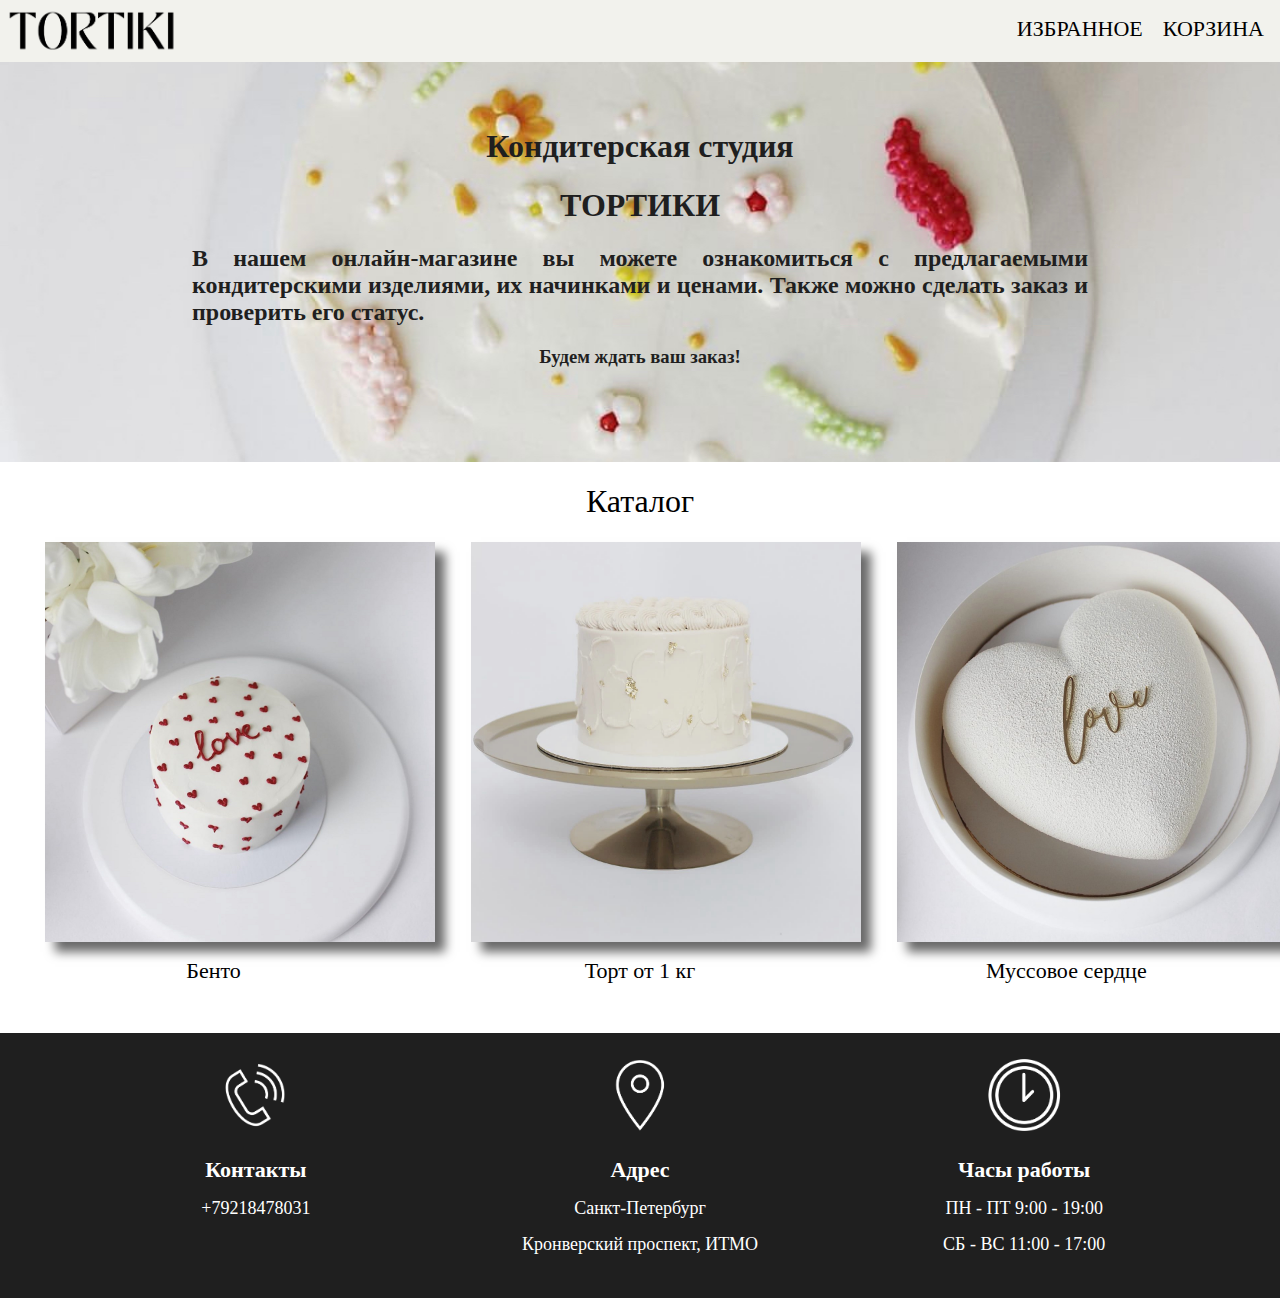
==== lab-2/index.html @ 31e4ae93 "add lab-2" ====
<!DOCTYPE html>
<html lang="ru">
<head>
    <meta charset="UTF-8">
    <meta name="keywords" content="магазин, кондитерская, торт, сладкое, доставка">
    <link href="css/style.css" rel="stylesheet">
    <title>Кондитерская ТОРТИКИ</title>
</head>
<body>
<header class="menu">
    <div class="logo"><a href="index.html"><img src="img/logo.png" alt="Тортики"></a></div>
    <nav>
        <ul class="nav-menu" role="list">
            <li><a href="fav.html">ИЗБРАННОЕ</a></li>
            <li><a href="cart.html">КОРЗИНА</a></li>
        </ul>
    </nav>
</header>
<main>
    <div class="info">
        <div class="info-text">
            <h1>Кондитерская студия</h1>
            <h1>ТОРТИКИ</h1>
            <h2>В нашем онлайн-магазине вы можете ознакомиться c предлагаемыми кондитерскими изделиями, их начинками и
                ценами.
                Также можно сделать заказ и проверить его статус.</h2>
            <h3>Будем ждать ваш заказ!</h3>
        </div>
    </div>
    <div class="catalog">
        <h1>Каталог</h1>
        <div class="catalog-item">
            <div class="catalog-item-inner">
                <a href="bento.html"><img src="img/category/bento.png" alt="Бенто"></a>
                <div class="catalog-item-title">Бенто</div>
            </div>
        </div>
        <div class="catalog-item">
            <div class="catalog-item-inner">
                <a href="regular.html"><img src="img/category/regular.png" alt="Средний размер"></a>
                <div class="catalog-item-title">Торт от 1 кг</div>
            </div>
        </div>
        <div class="catalog-item">
            <div class="catalog-item-inner">
                <a href="wedding.html"><img src="img/category/mousse.png" alt="Свадебный торт"></a>
                <div class="catalog-item-title">Муссовое сердце</div>
            </div>
        </div>
    </div>
</main>
<footer>
    <div class="contacts">
        <div>
            <img src="img/phone.png">
            <h1>Контакты</h1>
            <h2>+79218478031</h2>
        </div>
        <div>
            <img src="img/address.png">
            <h1>Адрес</h1>
            <h2>Санкт-Петербург</h2>
            <h2>Кронверский проспект, ИТМО</h2>
        </div>
        <div>
            <img src="img/hours.png">
            <h1>Часы работы</h1>
            <h2>ПН - ПТ 9:00 - 19:00</h2>
            <h2>СБ - ВС 11:00 - 17:00</h2>
        </div>
    </div>
</footer>
</body>
</html>
---- lab-2/css/style.css ----
html, body {
    margin: 0;
    font-family: Tahoma, serif
}

.menu {
    background: rgb(242 242 237);
    height: 62px;
}

.menu a {
    text-decoration: none; /* ссылки без подчеркиваний */
}

.menu a:link {
    color: black;
}

.menu a:visited {
    color: black;
}

.menu nav {
    display: inline-block;
    float: right;
}

.logo {
    display: inline-block;
}

.logo img {
    height: 48px;
    margin-top: 7px;
    margin-left: 5px;
}

ul.nav-menu li {
    display: inline; /* строчный элемент */
    font-size: 22px;
    color: black;
    font-weight: 400;
    margin-right: 16px;
}

.info {
    height: 400px;
    background-image: url("/lab-1/img/background-info.jpg");
    background-position: center;
    background-repeat: no-repeat;
    background-size: cover;
}

.info-text {
    padding: 45px 15%;
    color: rgb(31 31 31);
}

.info-text h1 {
    text-align: center;
}

.info-text h2 {
    text-align: justify;
}

.info-text h3 {
    text-align: center;
}

.catalog {
    background: white;
    height: 550px;
    text-align: center;
}

.catalog h1 {
    font-weight: 400;
}

.catalog-item-inner img {
    height: 400px;
    box-shadow: 10px 10px 10px dimgray;
}

.catalog-item {
    display: inline-block;
    width: 33%;
}

.catalog-item-inner {
    margin: 0 auto; /* центрирование по горизонтали */
    width: 80%;
    font-size: 22px;
}

.catalog-item-title {
    margin: 10px 0;
}

.contacts {
    height: 265px;
    margin: 0;
    background: rgb(31 31 31);
    padding-left: 5%;
    padding-right: 5%;
    color: white;
    text-align: center;
}

.contacts img {
    width: 85px;
}

.contacts div {
    display: inline-block;
    vertical-align: top;
    width: 33%;
    margin-top: 20px;
}

.contacts h1 {
    font-weight: 600;
    font-size: 22px;
}

.contacts h2 {
    font-weight: 100;
    font-size: 18px;
}
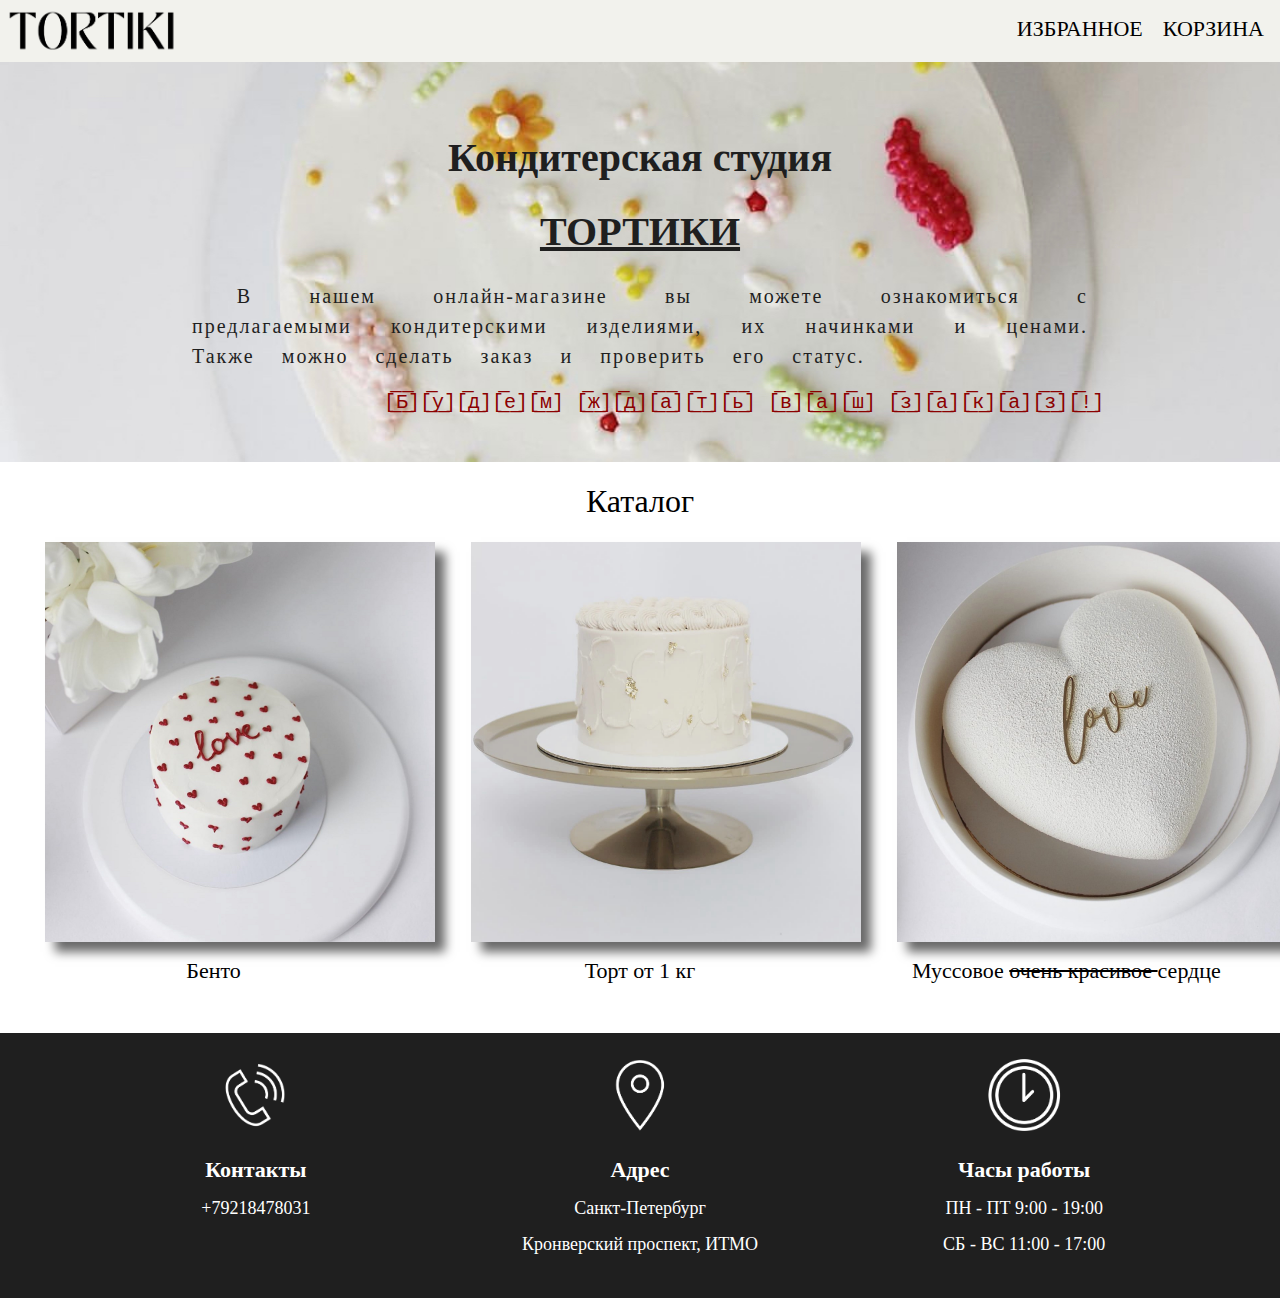
==== commit 7f9f8e2c: "improvements added" ====
--- a/lab-2/index.html
+++ b/lab-2/index.html
@@ -20,11 +20,13 @@
     <div class="info">
         <div class="info-text">
             <h1>Кондитерская студия</h1>
-            <h1>ТОРТИКИ</h1>
-            <h2>В нашем онлайн-магазине вы можете ознакомиться c предлагаемыми кондитерскими изделиями, их начинками и
+            <h1 id="info-text-title"><ins>Тортики</ins></h1>
+            <p id="info-text-body">В нашем онлайн-магазине вы можете ознакомиться c предлагаемыми кондитерскими изделиями, их начинками и
                 ценами.
-                Также можно сделать заказ и проверить его статус.</h2>
-            <h3>Будем ждать ваш заказ!</h3>
+                Также можно сделать заказ и проверить его статус.</p>
+            <pre>
+                [̲̅Б̲̅][̲̅у̲][̲̅д̲][̲̅е̲][̲̅м̲] [̲̅ж̲][̲̅д̲][̲̅а̲̅][̲̅т̲][̲̅ь̲̅] [̲̅в̲][̲̅а̲][̲̅ш̲] [̲̅з̲][̲̅а̲][̲̅к̲][̲̅а̲][̲̅з̲̅][̲̅!̲]
+            </pre>
         </div>
     </div>
     <div class="catalog">
@@ -43,8 +45,8 @@
         </div>
         <div class="catalog-item">
             <div class="catalog-item-inner">
-                <a href="wedding.html"><img src="img/category/mousse.png" alt="Свадебный торт"></a>
-                <div class="catalog-item-title">Муссовое сердце</div>
+                <a href="wedding.html"><img src="img/category/mousse.png" alt="Муссовое сердце"></a>
+                <div class="catalog-item-title">Муссовое <del>очень красивое </del>сердце</div>
             </div>
         </div>
     </div>
--- a/lab-2/css/style.css
+++ b/lab-2/css/style.css
@@ -45,27 +45,43 @@
 
 .info {
     height: 400px;
-    background-image: url("/lab-1/img/background-info.jpg");
+    background-image: url("../img/background-info.jpg");
     background-position: center;
     background-repeat: no-repeat;
     background-size: cover;
 }
 
 .info-text {
+    font-size: 20px;
+    font-weight: 500;
     padding: 45px 15%;
     color: rgb(31 31 31);
+}
+
+#info-text-title {
+    text-transform: uppercase;
 }
 
 .info-text h1 {
     text-align: center;
 }
 
-.info-text h2 {
+#info-text-body {
+    line-height: 150%;
     text-align: justify;
+    text-indent: 5%;
+    word-spacing: 1em;
+    letter-spacing: 0.1em;
 }
 
-.info-text h3 {
+#info-text-footer {
     text-align: center;
+}
+
+.info-text pre {
+    font-size: 1em;
+    text-align: justify;
+    color: darkred;
 }
 
 .catalog {
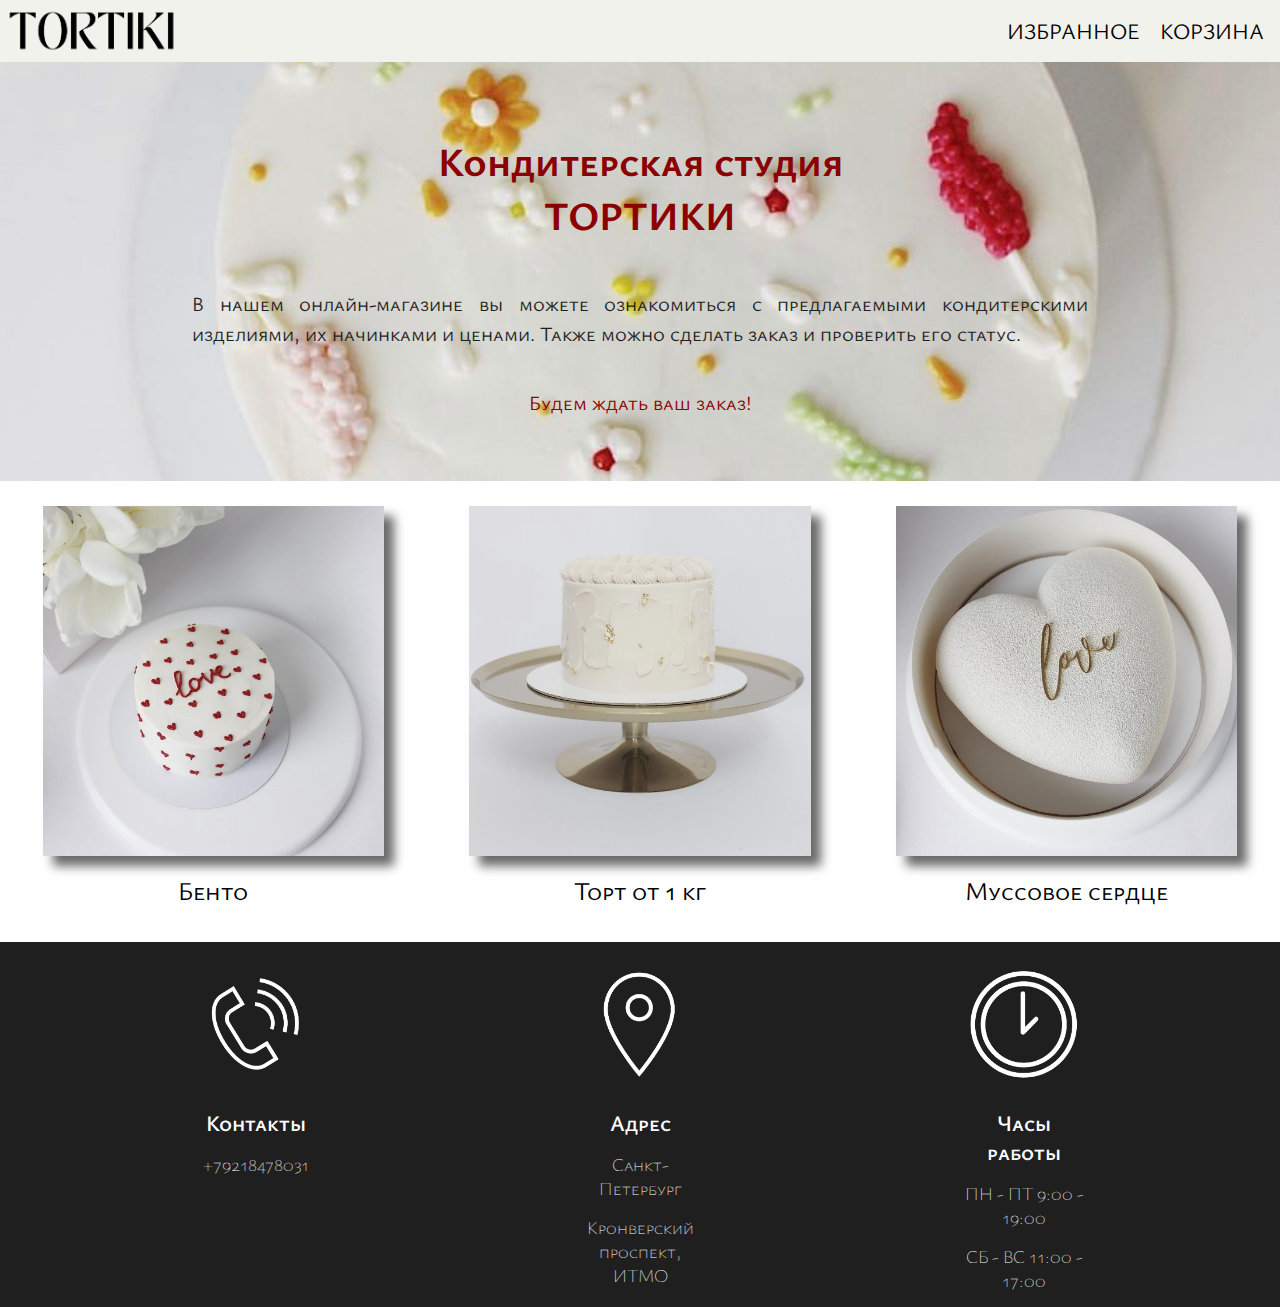
==== commit 9517eeeb: "implemented lab 3" ====
--- a/lab-2/index.html
+++ b/lab-2/index.html
@@ -4,6 +4,7 @@
     <meta charset="UTF-8">
     <meta name="keywords" content="магазин, кондитерская, торт, сладкое, доставка">
     <link href="css/style.css" rel="stylesheet">
+    <link href="https://fonts.googleapis.com/css2?family=Ysabeau+SC:wght@500&display=swap" rel="stylesheet">
     <title>Кондитерская ТОРТИКИ</title>
 </head>
 <body>
@@ -14,23 +15,23 @@
             <li><a href="fav.html">ИЗБРАННОЕ</a></li>
             <li><a href="cart.html">КОРЗИНА</a></li>
         </ul>
+        <div class="nav-menu-img">
+            <div class="nav-menu-img-item"><a><img src="img/fav.png" alt="Избранное"></a></div>
+            <div class="nav-menu-img-item"><a><img src="img/cart.png" alt="Избранное"></a></div>
+        </div>
     </nav>
 </header>
 <main>
     <div class="info">
         <div class="info-text">
-            <h1>Кондитерская студия</h1>
-            <h1 id="info-text-title"><ins>Тортики</ins></h1>
+            <h1>Кондитерская студия <br id="info-text-title">ТОРТИКИ</h1>
             <p id="info-text-body">В нашем онлайн-магазине вы можете ознакомиться c предлагаемыми кондитерскими изделиями, их начинками и
                 ценами.
                 Также можно сделать заказ и проверить его статус.</p>
-            <pre>
-                [̲̅Б̲̅][̲̅у̲][̲̅д̲][̲̅е̲][̲̅м̲] [̲̅ж̲][̲̅д̲][̲̅а̲̅][̲̅т̲][̲̅ь̲̅] [̲̅в̲][̲̅а̲][̲̅ш̲] [̲̅з̲][̲̅а̲][̲̅к̲][̲̅а̲][̲̅з̲̅][̲̅!̲]
-            </pre>
+            <p id="info-text-footer">Будем ждать ваш заказ!</p>
         </div>
     </div>
     <div class="catalog">
-        <h1>Каталог</h1>
         <div class="catalog-item">
             <div class="catalog-item-inner">
                 <a href="bento.html"><img src="img/category/bento.png" alt="Бенто"></a>
@@ -46,7 +47,7 @@
         <div class="catalog-item">
             <div class="catalog-item-inner">
                 <a href="wedding.html"><img src="img/category/mousse.png" alt="Муссовое сердце"></a>
-                <div class="catalog-item-title">Муссовое <del>очень красивое </del>сердце</div>
+                <div class="catalog-item-title">Муссовое сердце</div>
             </div>
         </div>
     </div>
--- a/lab-2/css/style.css
+++ b/lab-2/css/style.css
@@ -1,11 +1,24 @@
 html, body {
     margin: 0;
-    font-family: Tahoma, serif
+    font-family: 'Ysabeau SC', sans-serif;
 }
 
 .menu {
+    position: fixed;
+    z-index: 1;
     background: rgb(242 242 237);
     height: 62px;
+    width: 100%;
+}
+
+@media (max-width: 500px) {
+    .menu {
+        position: fixed;
+        z-index: 1;
+        background: rgb(0 0 0);
+        height: 62px;
+        width: 100%;
+    }
 }
 
 .menu a {
@@ -23,6 +36,23 @@
 .menu nav {
     display: inline-block;
     float: right;
+}
+
+.nav-menu-img-item img {
+    height: 38px;
+    margin-top: 12px;
+    margin-left: 5px;
+    margin-right: 7px;
+}
+
+.nav-menu-img-item {
+    display: inline;
+}
+
+@media (min-width: 500px) {
+    .nav-menu-img {
+        display: none;
+    }
 }
 
 .logo {
@@ -33,6 +63,12 @@
     height: 48px;
     margin-top: 7px;
     margin-left: 5px;
+}
+
+@media (max-width: 500px) {
+    .logo img {
+        display: none;
+    }
 }
 
 ul.nav-menu li {
@@ -43,21 +79,56 @@
     margin-right: 16px;
 }
 
+@media (max-width: 500px) {
+    .nav-menu {
+        display: none;
+    }
+}
+
 .info {
-    height: 400px;
+    top: 62px;
+    position: relative;
+    height: 100%;
+    margin-bottom: 62px;
     background-image: url("../img/background-info.jpg");
     background-position: center;
     background-repeat: no-repeat;
-    background-size: cover;
+    background-size: 1500px;
 }
 
 .info-text {
+    display: grid;
     font-size: 20px;
     font-weight: 500;
     padding: 45px 15%;
     color: rgb(31 31 31);
 }
 
+.info-text > *:nth-child(2n + 1) { /* стиль для нечетных строк таблицы */
+    color: darkred;
+}
+
+@media (max-width: 700px) {
+    .info-text {
+        font-size: 3vw;
+    }
+}
+
+/*@media (max-width: 810px) {*/
+/*    .info-text {*/
+/*        font-size: 15px;*/
+/*        font-weight: 400;*/
+/*        padding: 20px 15%;*/
+/*    }*/
+/*}*/
+
+/*@media (max-width: 320px) {*/
+/*    .info-text {*/
+/*        font-size: 10px;*/
+/*        font-weight: 300;*/
+/*    }*/
+/*}*/
+
 #info-text-title {
     text-transform: uppercase;
 }
@@ -69,45 +140,50 @@
 #info-text-body {
     line-height: 150%;
     text-align: justify;
-    text-indent: 5%;
-    word-spacing: 1em;
-    letter-spacing: 0.1em;
 }
 
 #info-text-footer {
     text-align: center;
 }
 
-.info-text pre {
-    font-size: 1em;
+.info-text p {
+    font-weight: 400;
     text-align: justify;
-    color: darkred;
 }
 
 .catalog {
+    padding: 25px 0;
+    display: grid;
+    grid-template-columns: repeat(3, 1fr); /* количество колонок таблицы */
+    align-items: center;
     background: white;
-    height: 550px;
-    text-align: center;
-}
-
-.catalog h1 {
-    font-weight: 400;
+    height: 100%;
+    text-align: center;
+}
+
+@media (max-width: 500px) {
+    .catalog {
+        grid-auto-rows: 33%;
+        grid-template-columns: repeat(1, 1fr); /* количество колонок таблицы */
+        height: 100%;
+    }
 }
 
 .catalog-item-inner img {
-    height: 400px;
+    max-width: 100%;
     box-shadow: 10px 10px 10px dimgray;
-}
-
-.catalog-item {
-    display: inline-block;
-    width: 33%;
 }
 
 .catalog-item-inner {
     margin: 0 auto; /* центрирование по горизонтали */
     width: 80%;
-    font-size: 22px;
+    font-size: 2vw;
+}
+
+@media (max-width: 500px) {
+    .catalog-item-inner {
+        font-size: 6vw;
+    }
 }
 
 .catalog-item-title {
@@ -115,7 +191,10 @@
 }
 
 .contacts {
-    height: 265px;
+    display: grid;
+    grid-template-columns: repeat(3, 1fr); /* количество колонок таблицы */
+    justify-items: center;
+    height: 100%;
     margin: 0;
     background: rgb(31 31 31);
     padding-left: 5%;
@@ -124,8 +203,15 @@
     text-align: center;
 }
 
+@media (max-width: 700px) {
+    .contacts {
+        grid-template-columns: repeat(1, 2fr); /* количество колонок таблицы */
+    }
+}
+
 .contacts img {
-    width: 85px;
+    /*width: 85px;*/
+    max-width: 100%;
 }
 
 .contacts div {
@@ -140,7 +226,22 @@
     font-size: 22px;
 }
 
+@media (max-width: 700px)
+{
+    .contacts h1 {
+        font-size: 3vw;
+    }
+}
+
 .contacts h2 {
     font-weight: 100;
     font-size: 18px;
-}+}
+
+@media (max-width: 700px)
+{
+    .contacts h2 {
+        font-size: 3vw;
+    }
+}
+
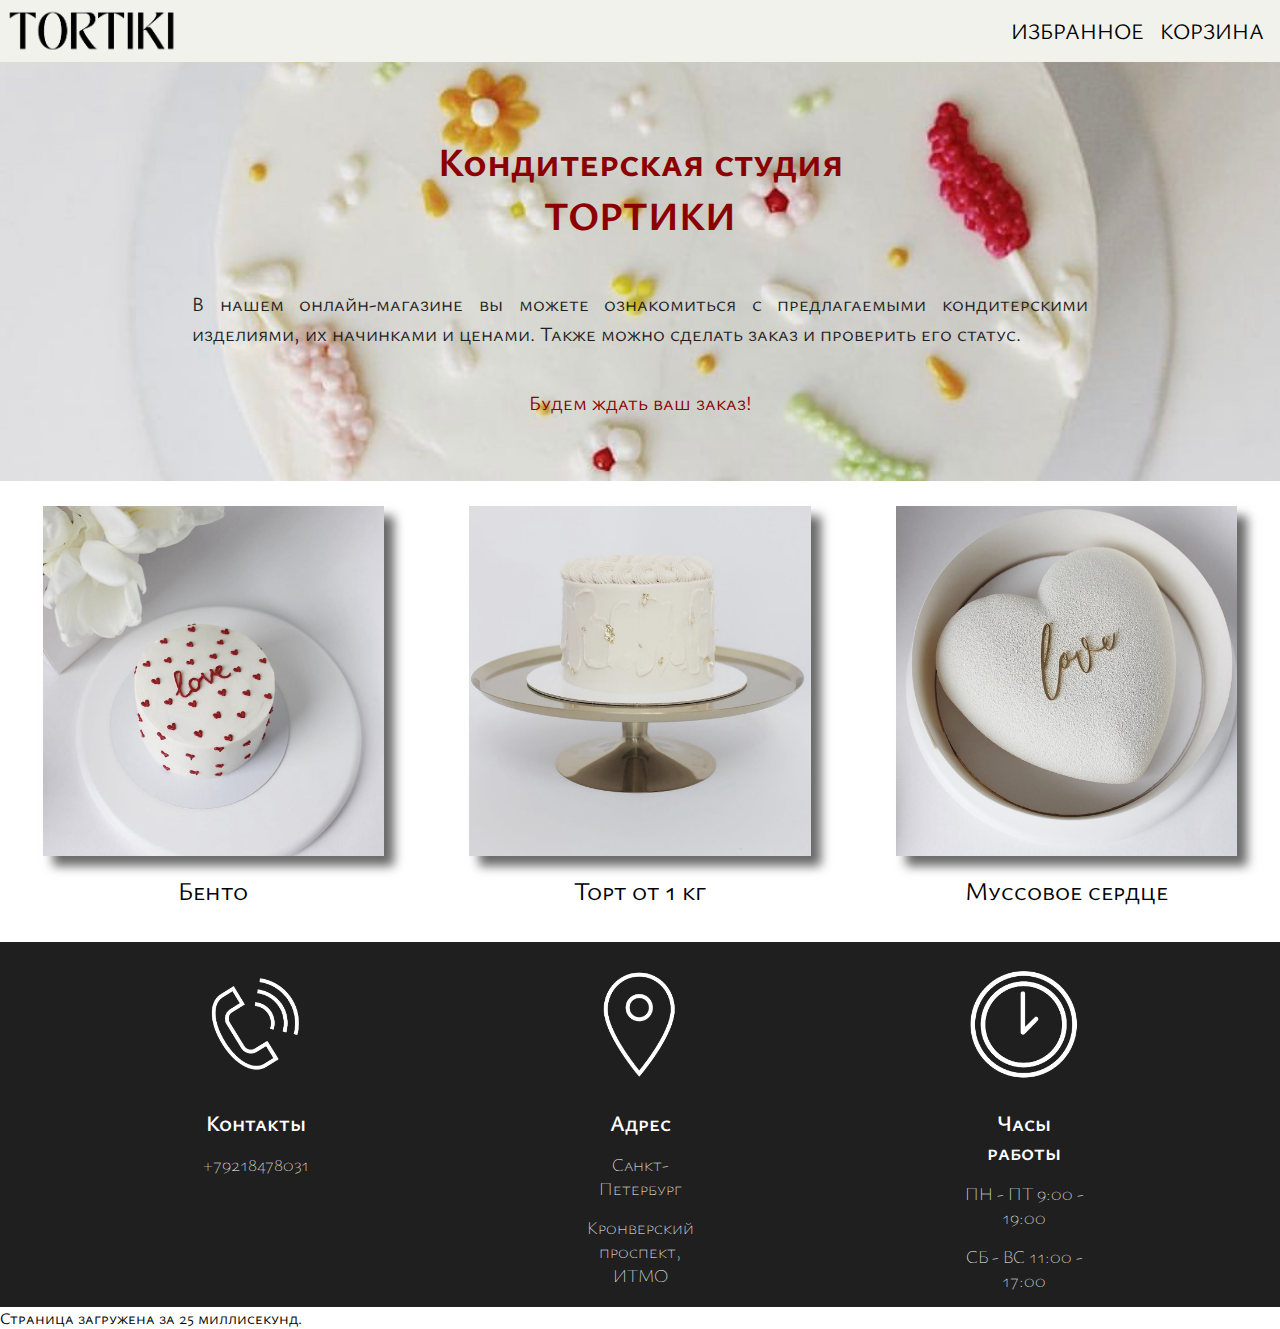
==== commit f931e795: "implemented lab 4" ====
--- a/lab-2/index.html
+++ b/lab-2/index.html
@@ -5,26 +5,30 @@
     <meta name="keywords" content="магазин, кондитерская, торт, сладкое, доставка">
     <link href="css/style.css" rel="stylesheet">
     <link href="https://fonts.googleapis.com/css2?family=Ysabeau+SC:wght@500&display=swap" rel="stylesheet">
+    <meta name="viewport" content="width=device-width, initial-scale=1.0">
+    <script src="js/load.js" type="text/javascript"></script>
+    <script src="js/hover.js" type="text/javascript"></script>
     <title>Кондитерская ТОРТИКИ</title>
 </head>
 <body>
 <header class="menu">
     <div class="logo"><a href="index.html"><img src="img/logo.png" alt="Тортики"></a></div>
     <nav>
-        <ul class="nav-menu" role="list">
-            <li><a href="fav.html">ИЗБРАННОЕ</a></li>
-            <li><a href="cart.html">КОРЗИНА</a></li>
+        <ul class="nav-menu">
+            <li class="nav-menu-li"><div id="menu-fav"><a href="fav.html">ИЗБРАННОЕ</a></div></li>
+            <li class="nav-menu-li"><div id="menu-cart"><a href="cart.html">КОРЗИНА</a></div></li>
         </ul>
         <div class="nav-menu-img">
             <div class="nav-menu-img-item"><a><img src="img/fav.png" alt="Избранное"></a></div>
             <div class="nav-menu-img-item"><a><img src="img/cart.png" alt="Избранное"></a></div>
         </div>
+        <script src="js/nav.js" type="text/javascript"></script>
     </nav>
 </header>
 <main>
     <div class="info">
         <div class="info-text">
-            <h1>Кондитерская студия <br id="info-text-title">ТОРТИКИ</h1>
+            <h1>Кондитерская студия <br><span>Тортики</span></h1>
             <p id="info-text-body">В нашем онлайн-магазине вы можете ознакомиться c предлагаемыми кондитерскими изделиями, их начинками и
                 ценами.
                 Также можно сделать заказ и проверить его статус.</p>
@@ -32,20 +36,29 @@
         </div>
     </div>
     <div class="catalog">
-        <div class="catalog-item">
-            <div class="catalog-item-inner">
+        <div>
+            <div class="catalog-item-inner" onmouseover="showHover(this)" onmouseout="hideHover()">
+                <div class="catalog-item-hover">
+                    <a href="bento.html"><img src="img/category/bento.png" alt="Бенто"></a>
+                </div>
                 <a href="bento.html"><img src="img/category/bento.png" alt="Бенто"></a>
                 <div class="catalog-item-title">Бенто</div>
             </div>
         </div>
         <div class="catalog-item">
-            <div class="catalog-item-inner">
+            <div class="catalog-item-inner" onmouseover="showHover(this)" onmouseout="hideHover()">
+                <div class="catalog-item-hover">
+                    <a href="regular.html"><img src="img/category/regular.png" alt="Средний размер"></a>
+                </div>
                 <a href="regular.html"><img src="img/category/regular.png" alt="Средний размер"></a>
                 <div class="catalog-item-title">Торт от 1 кг</div>
             </div>
         </div>
         <div class="catalog-item">
-            <div class="catalog-item-inner">
+            <div class="catalog-item-inner" onmouseover="showHover(this)" onmouseout="hideHover()">
+                <div class="catalog-item-hover">
+                    <a href="wedding.html"><img src="img/category/mousse.png" alt="Муссовое сердце"></a>
+                </div>
                 <a href="wedding.html"><img src="img/category/mousse.png" alt="Муссовое сердце"></a>
                 <div class="catalog-item-title">Муссовое сердце</div>
             </div>
@@ -72,6 +85,7 @@
             <h2>СБ - ВС 11:00 - 17:00</h2>
         </div>
     </div>
+    <div id="stats"></div>
 </footer>
 </body>
 </html>--- a/lab-2/css/style.css
+++ b/lab-2/css/style.css
@@ -5,7 +5,7 @@
 
 .menu {
     position: fixed;
-    z-index: 1;
+    z-index: 2;
     background: rgb(242 242 237);
     height: 62px;
     width: 100%;
@@ -14,28 +14,38 @@
 @media (max-width: 500px) {
     .menu {
         position: fixed;
-        z-index: 1;
+        z-index: 2;
         background: rgb(0 0 0);
         height: 62px;
         width: 100%;
     }
 }
 
-.menu a {
+.menu nav {
+    display: inline;
+    float: right;
+}
+
+.nav-menu {
+    display: flex;
+    list-style: none;
+}
+
+.nav-menu-li a {
     text-decoration: none; /* ссылки без подчеркиваний */
 }
 
-.menu a:link {
+.nav-menu-li a:link, a:visited {
     color: black;
 }
 
-.menu a:visited {
-    color: black;
-}
-
-.menu nav {
-    display: inline-block;
-    float: right;
+.nav-menu-li a:hover {
+    color: darkred;
+    text-decoration: underline;
+}
+
+.menu-nav-active a {
+    color: goldenrod;
 }
 
 .nav-menu-img-item img {
@@ -88,7 +98,7 @@
 .info {
     top: 62px;
     position: relative;
-    height: 100%;
+    /*height: 100%;*/
     margin-bottom: 62px;
     background-image: url("../img/background-info.jpg");
     background-position: center;
@@ -114,27 +124,13 @@
     }
 }
 
-/*@media (max-width: 810px) {*/
-/*    .info-text {*/
-/*        font-size: 15px;*/
-/*        font-weight: 400;*/
-/*        padding: 20px 15%;*/
-/*    }*/
-/*}*/
-
-/*@media (max-width: 320px) {*/
-/*    .info-text {*/
-/*        font-size: 10px;*/
-/*        font-weight: 300;*/
-/*    }*/
-/*}*/
-
-#info-text-title {
+.info-text span {
     text-transform: uppercase;
 }
 
 .info-text h1 {
     text-align: center;
+    position: sticky; /* заголовок таблицы */
 }
 
 #info-text-body {
@@ -169,12 +165,19 @@
     }
 }
 
+.catalog-item-hover {
+    display: none;
+    position: absolute;
+    z-index: 1;
+}
+
 .catalog-item-inner img {
     max-width: 100%;
     box-shadow: 10px 10px 10px dimgray;
 }
 
 .catalog-item-inner {
+    position: relative;
     margin: 0 auto; /* центрирование по горизонтали */
     width: 80%;
     font-size: 2vw;
@@ -210,7 +213,6 @@
 }
 
 .contacts img {
-    /*width: 85px;*/
     max-width: 100%;
 }
 
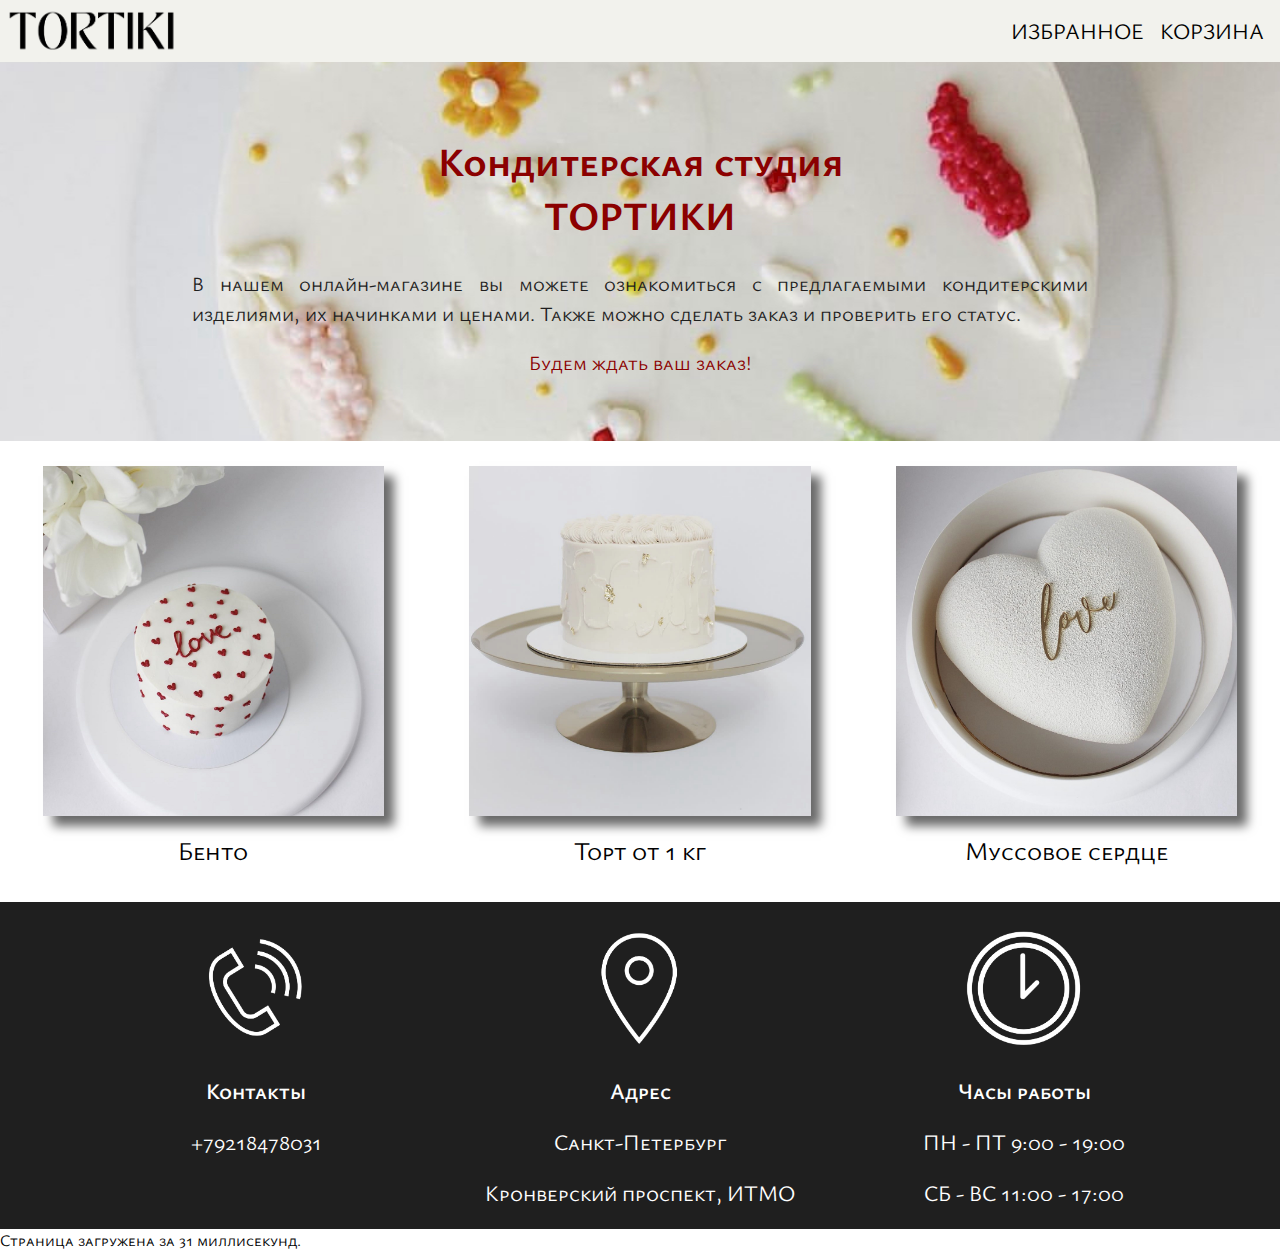
==== commit cdd64dbe: "lab-4 changes" ====
--- a/lab-2/index.html
+++ b/lab-2/index.html
@@ -7,7 +7,6 @@
     <link href="https://fonts.googleapis.com/css2?family=Ysabeau+SC:wght@500&display=swap" rel="stylesheet">
     <meta name="viewport" content="width=device-width, initial-scale=1.0">
     <script src="js/load.js" type="text/javascript"></script>
-    <script src="js/hover.js" type="text/javascript"></script>
     <title>Кондитерская ТОРТИКИ</title>
 </head>
 <body>
@@ -37,28 +36,19 @@
     </div>
     <div class="catalog">
         <div>
-            <div class="catalog-item-inner" onmouseover="showHover(this)" onmouseout="hideHover()">
-                <div class="catalog-item-hover">
-                    <a href="bento.html"><img src="img/category/bento.png" alt="Бенто"></a>
-                </div>
+            <div class="catalog-item-inner">
                 <a href="bento.html"><img src="img/category/bento.png" alt="Бенто"></a>
                 <div class="catalog-item-title">Бенто</div>
             </div>
         </div>
-        <div class="catalog-item">
-            <div class="catalog-item-inner" onmouseover="showHover(this)" onmouseout="hideHover()">
-                <div class="catalog-item-hover">
-                    <a href="regular.html"><img src="img/category/regular.png" alt="Средний размер"></a>
-                </div>
+        <div>
+            <div class="catalog-item-inner">
                 <a href="regular.html"><img src="img/category/regular.png" alt="Средний размер"></a>
                 <div class="catalog-item-title">Торт от 1 кг</div>
             </div>
         </div>
-        <div class="catalog-item">
-            <div class="catalog-item-inner" onmouseover="showHover(this)" onmouseout="hideHover()">
-                <div class="catalog-item-hover">
-                    <a href="wedding.html"><img src="img/category/mousse.png" alt="Муссовое сердце"></a>
-                </div>
+        <div>
+            <div class="catalog-item-inner">
                 <a href="wedding.html"><img src="img/category/mousse.png" alt="Муссовое сердце"></a>
                 <div class="catalog-item-title">Муссовое сердце</div>
             </div>
@@ -67,22 +57,34 @@
 </main>
 <footer>
     <div class="contacts">
-        <div>
-            <img src="img/phone.png">
-            <h1>Контакты</h1>
-            <h2>+79218478031</h2>
+        <div class="contacts-item">
+            <div class="foo">
+                <img src="img/phone.png">
+            </div>
+            <div class="contacts-item-text">
+                <h1>Контакты</h1>
+                <p>+79218478031</p>
+            </div>
         </div>
-        <div>
-            <img src="img/address.png">
-            <h1>Адрес</h1>
-            <h2>Санкт-Петербург</h2>
-            <h2>Кронверский проспект, ИТМО</h2>
+        <div class="contacts-item">
+            <div class="foo">
+                <img src="img/address.png">
+            </div>
+            <div class="contacts-item-text">
+                <h1>Адрес</h1>
+                <p>Санкт-Петербург</p>
+                <p>Кронверский проспект, ИТМО</p>
+            </div>
         </div>
-        <div>
-            <img src="img/hours.png">
-            <h1>Часы работы</h1>
-            <h2>ПН - ПТ 9:00 - 19:00</h2>
-            <h2>СБ - ВС 11:00 - 17:00</h2>
+        <div class="contacts-item">
+            <div class="foo">
+                <img src="img/hours.png">
+            </div>
+            <div class="contacts-item-text">
+                <h1>Часы работы</h1>
+                <p>ПН - ПТ 9:00 - 19:00</p>
+                <p>СБ - ВС 11:00 - 17:00</p>
+            </div>
         </div>
     </div>
     <div id="stats"></div>
--- a/lab-2/css/style.css
+++ b/lab-2/css/style.css
@@ -98,7 +98,6 @@
 .info {
     top: 62px;
     position: relative;
-    /*height: 100%;*/
     margin-bottom: 62px;
     background-image: url("../img/background-info.jpg");
     background-position: center;
@@ -107,7 +106,6 @@
 }
 
 .info-text {
-    display: grid;
     font-size: 20px;
     font-weight: 500;
     padding: 45px 15%;
@@ -121,6 +119,12 @@
 @media (max-width: 700px) {
     .info-text {
         font-size: 3vw;
+    }
+}
+
+@media (max-width: 500px) {
+    .info-text {
+        font-size: 5vw;
     }
 }
 
@@ -165,12 +169,6 @@
     }
 }
 
-.catalog-item-hover {
-    display: none;
-    position: absolute;
-    z-index: 1;
-}
-
 .catalog-item-inner img {
     max-width: 100%;
     box-shadow: 10px 10px 10px dimgray;
@@ -183,6 +181,20 @@
     font-size: 2vw;
 }
 
+.catalog-item-inner:hover {
+    text-decoration: underline;
+}
+
+.catalog-item-inner:hover img {
+    box-shadow: 10px 10px 10px #313131;
+}
+
+@media (max-width: 850px) {
+    .catalog-item-inner {
+        font-size: 3vw;
+    }
+}
+
 @media (max-width: 500px) {
     .catalog-item-inner {
         font-size: 6vw;
@@ -194,10 +206,9 @@
 }
 
 .contacts {
-    display: grid;
-    grid-template-columns: repeat(3, 1fr); /* количество колонок таблицы */
+    display: flex;
     justify-items: center;
-    height: 100%;
+    justify-content: center;
     margin: 0;
     background: rgb(31 31 31);
     padding-left: 5%;
@@ -206,21 +217,56 @@
     text-align: center;
 }
 
+.contacts-item {
+    display: block;
+    margin-top: 20px;
+}
+
+.contacts-item-text {
+    display: block;
+}
+
+.contacts img {
+    max-width: 35%;
+}
+
 @media (max-width: 700px) {
     .contacts {
-        grid-template-columns: repeat(1, 2fr); /* количество колонок таблицы */
-    }
-}
-
-.contacts img {
-    max-width: 100%;
-}
-
-.contacts div {
-    display: inline-block;
-    vertical-align: top;
-    width: 33%;
-    margin-top: 20px;
+        flex-direction: column;
+        gap: 25px;
+    }
+
+    .contacts-item {
+        display: flex;
+        margin: 0;
+    }
+
+    .foo {
+        display: flex;
+        justify-content: center;
+        align-items: center;
+        flex: 1;
+    }
+
+    .foo img {
+        max-width: 45%;
+    }
+
+    .contacts-item-text {
+        width: 66%;
+    }
+}
+
+@media (max-width: 600px) {
+    .foo img {
+        max-width: 58%;
+    }
+}
+
+@media (max-width: 500px) {
+    .foo img {
+        max-width: 75%;
+    }
 }
 
 .contacts h1 {
@@ -235,15 +281,27 @@
     }
 }
 
-.contacts h2 {
-    font-weight: 100;
-    font-size: 18px;
-}
-
-@media (max-width: 700px)
+@media (max-width: 600px)
 {
-    .contacts h2 {
+    .contacts h1 {
+        font-size: 4vw;
+    }
+}
+
+.contacts p {
+    font-size: 22px;
+}
+
+@media (max-width: 700px) {
+    .contacts p {
         font-size: 3vw;
     }
 }
 
+@media (max-width: 600px) {
+    .contacts p {
+        font-size: 4vw;
+    }
+}
+
+
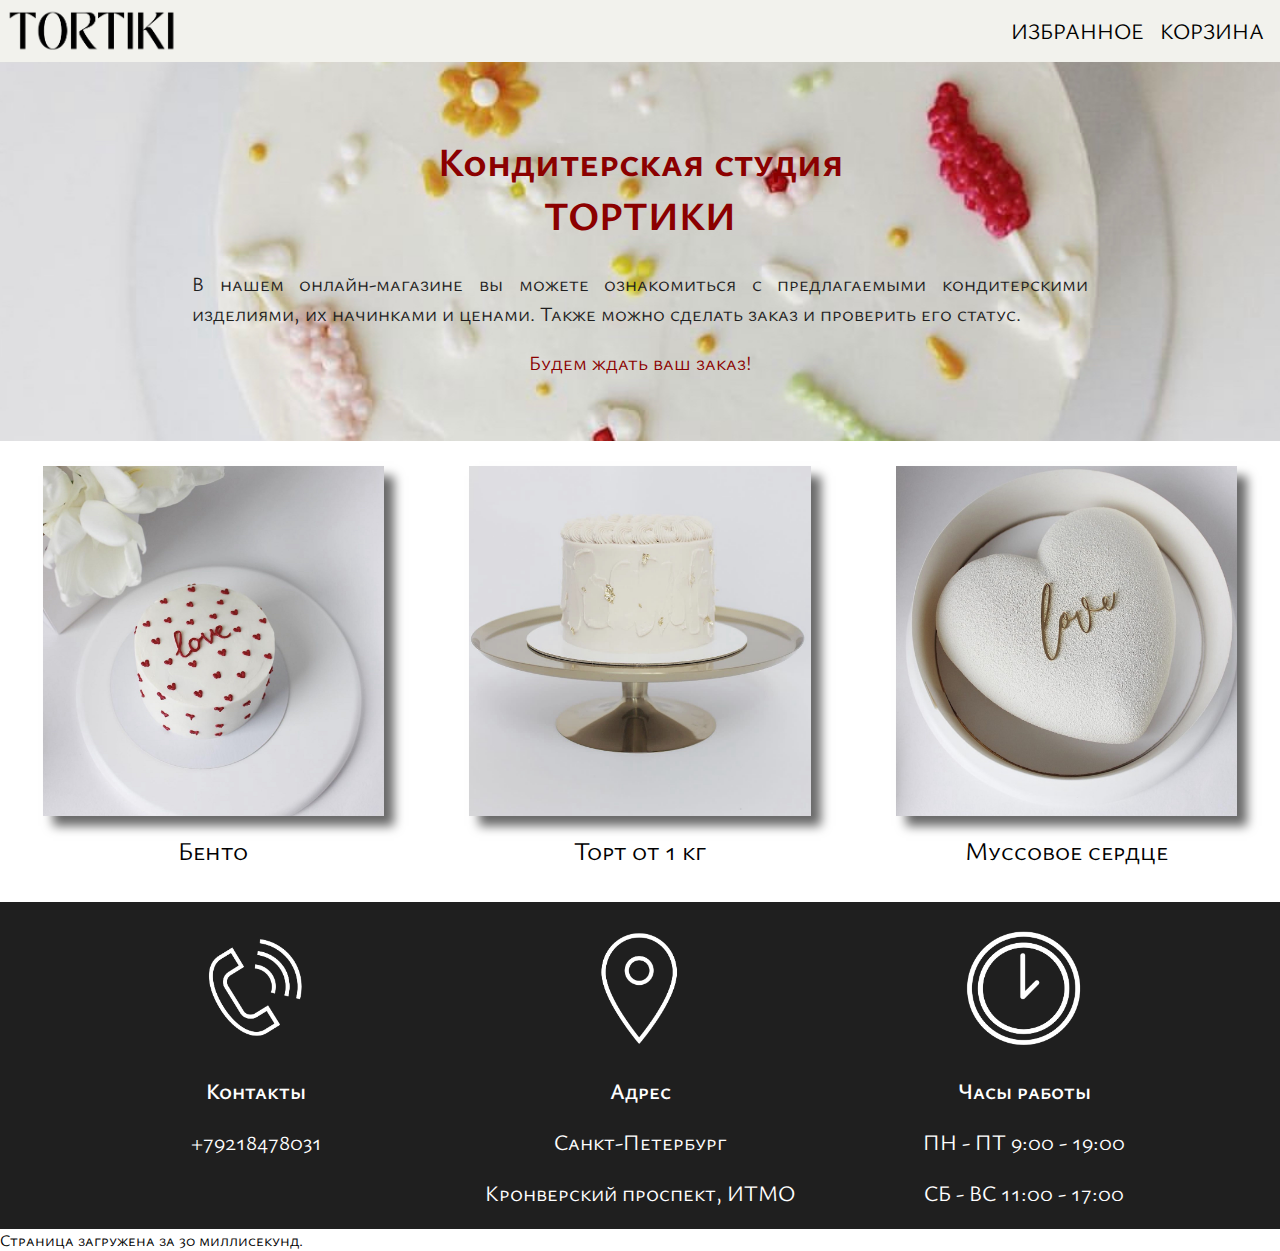
==== commit c06cff2e: "lab-5" ====
--- a/lab-2/index.html
+++ b/lab-2/index.html
@@ -58,7 +58,7 @@
 <footer>
     <div class="contacts">
         <div class="contacts-item">
-            <div class="foo">
+            <div class="contacts-image">
                 <img src="img/phone.png">
             </div>
             <div class="contacts-item-text">
@@ -67,7 +67,7 @@
             </div>
         </div>
         <div class="contacts-item">
-            <div class="foo">
+            <div class="contacts-image">
                 <img src="img/address.png">
             </div>
             <div class="contacts-item-text">
@@ -77,7 +77,7 @@
             </div>
         </div>
         <div class="contacts-item">
-            <div class="foo">
+            <div class="contacts-image">
                 <img src="img/hours.png">
             </div>
             <div class="contacts-item-text">
--- a/lab-2/css/style.css
+++ b/lab-2/css/style.css
@@ -59,7 +59,7 @@
     display: inline;
 }
 
-@media (min-width: 500px) {
+@media (min-width: 501px) {
     .nav-menu-img {
         display: none;
     }
@@ -241,14 +241,14 @@
         margin: 0;
     }
 
-    .foo {
+    .contacts-image {
         display: flex;
         justify-content: center;
         align-items: center;
         flex: 1;
     }
 
-    .foo img {
+    .contacts-image img {
         max-width: 45%;
     }
 
@@ -258,13 +258,13 @@
 }
 
 @media (max-width: 600px) {
-    .foo img {
+    .contacts-image img {
         max-width: 58%;
     }
 }
 
 @media (max-width: 500px) {
-    .foo img {
+    .contacts-image img {
         max-width: 75%;
     }
 }
